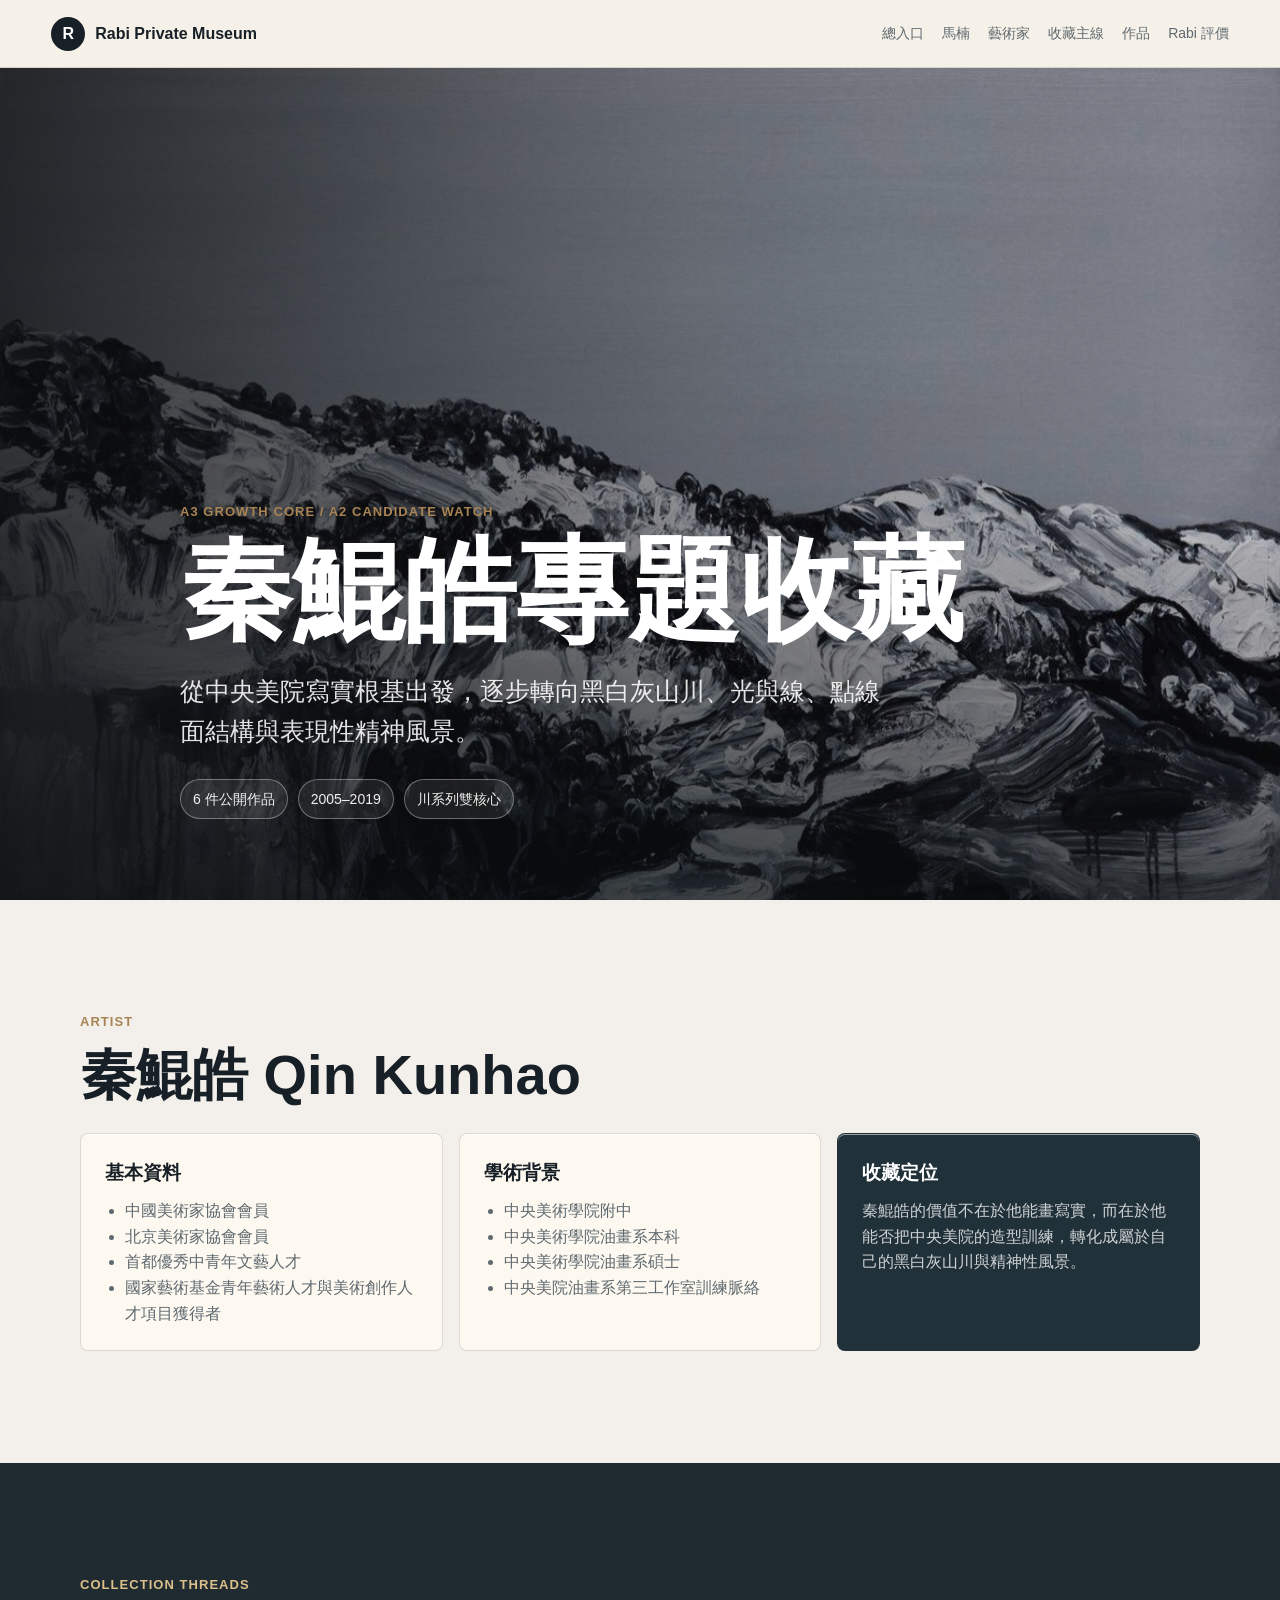
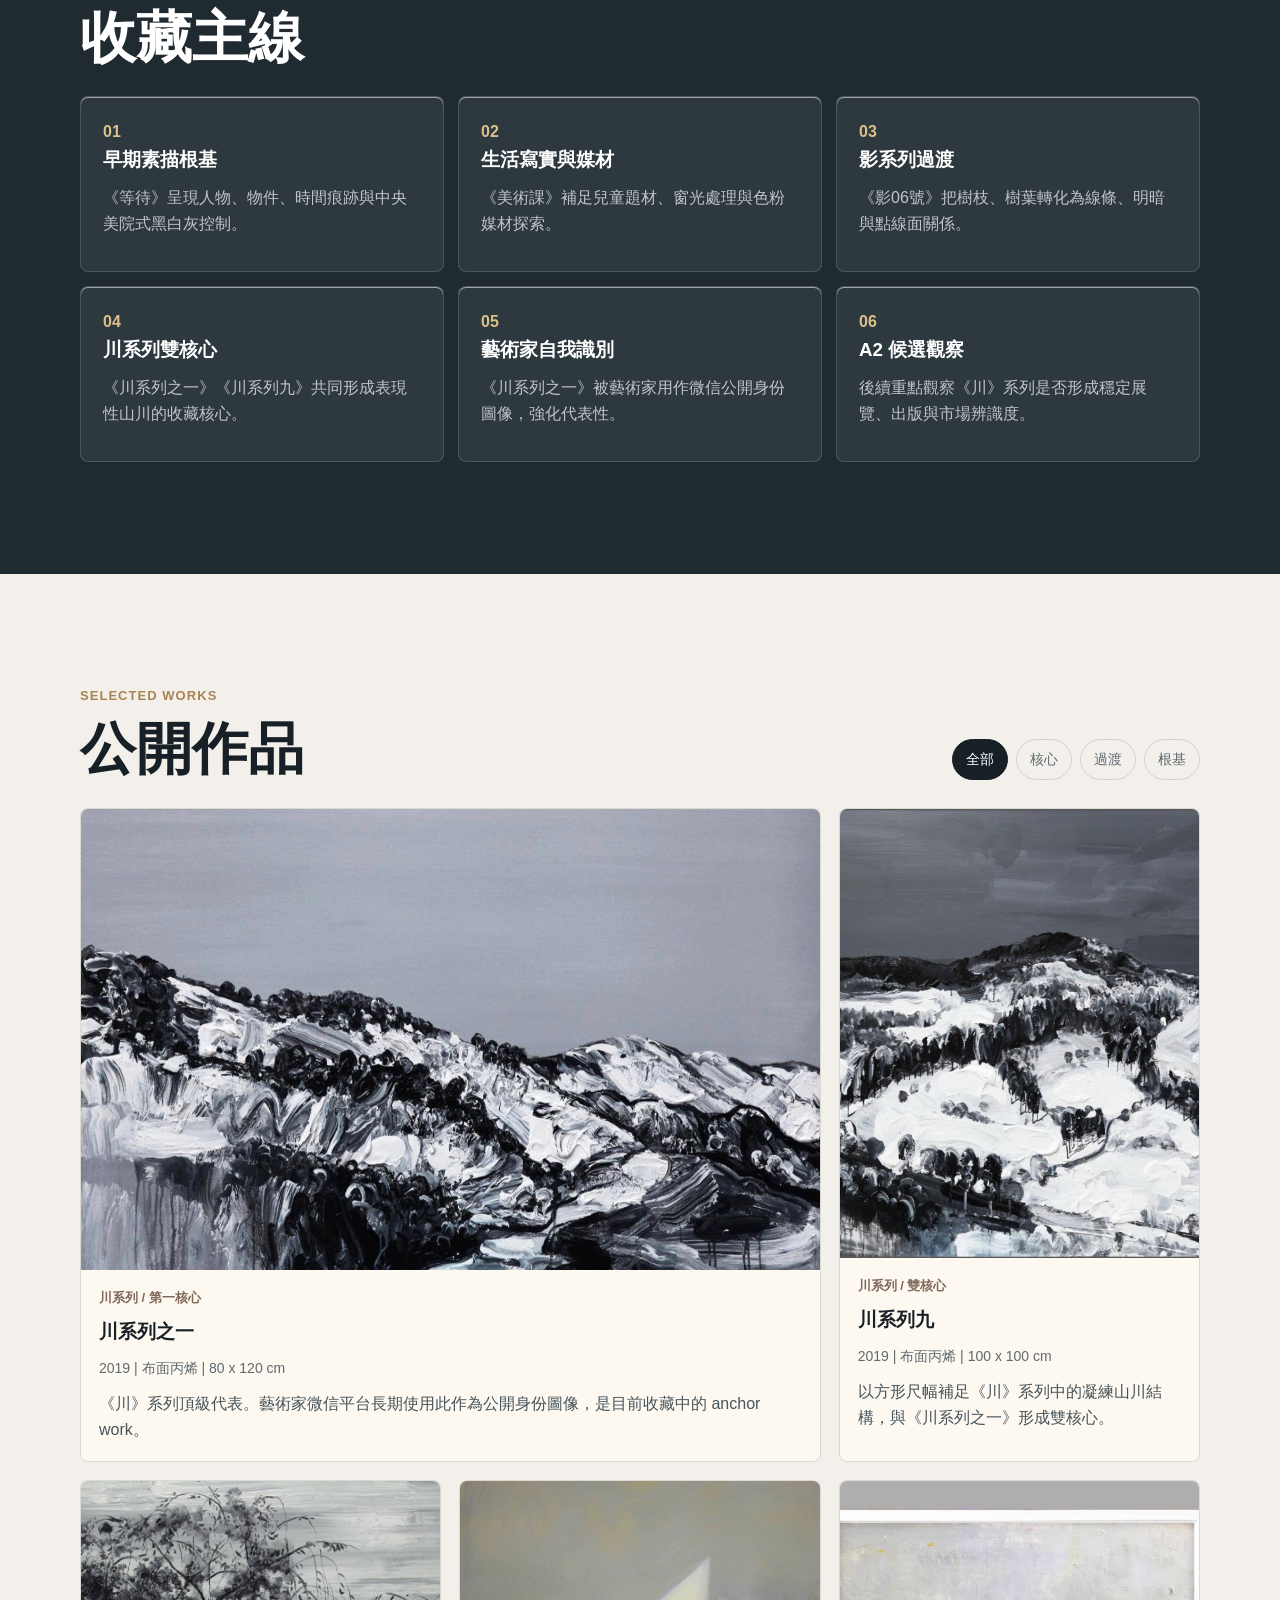
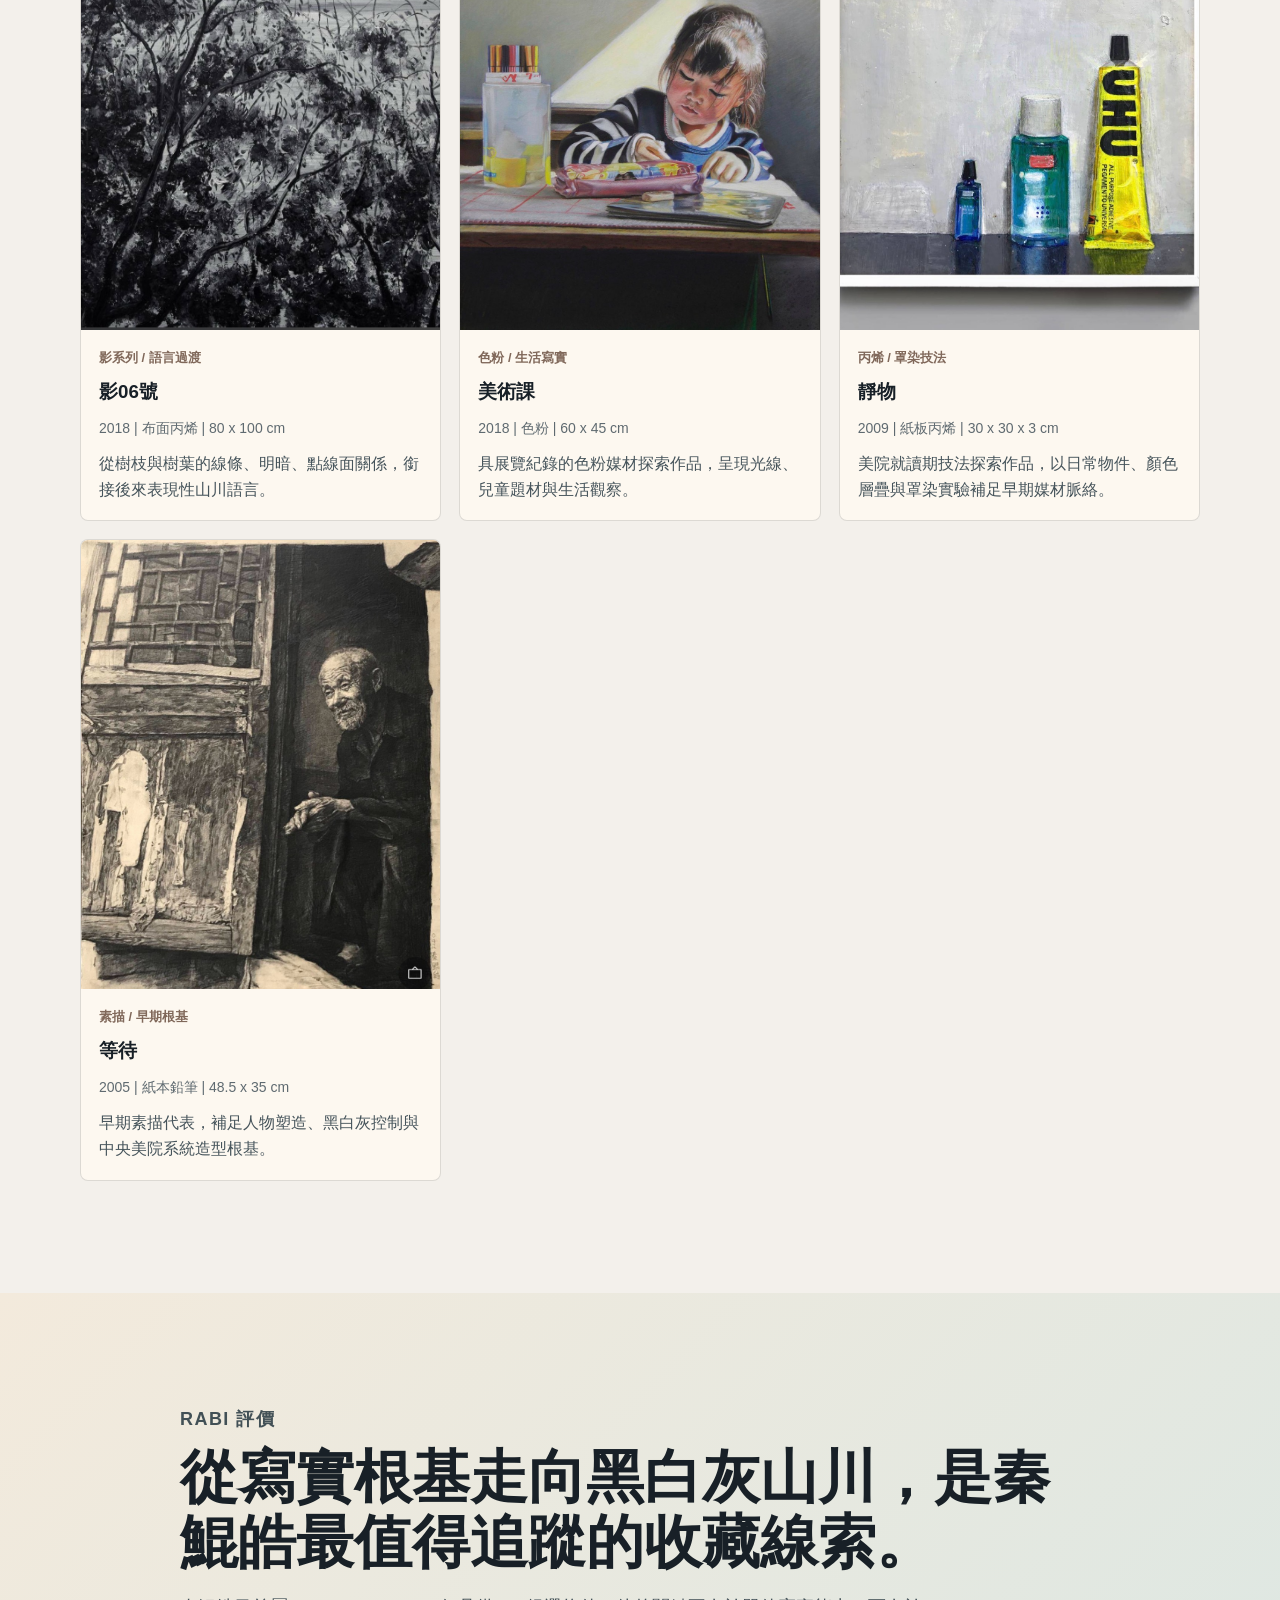
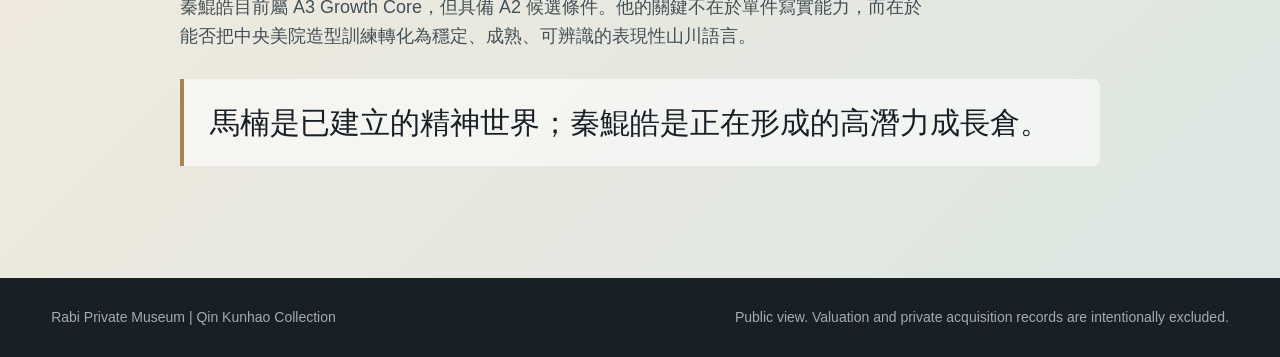
==== qin-kunhao/index.html @ 7e00d137 "Add files via upload" ====
<!doctype html>
<html lang="zh-Hant">
  <head>
    <meta charset="utf-8">
    <meta name="viewport" content="width=device-width, initial-scale=1">
    <title>Rabi Private Museum | 秦鯤皓專題收藏</title>
    <meta name="description" content="Rabi Private Museum 的秦鯤皓公開收藏網站，呈現藝術家背景、收藏主線與精選作品。">
    <link rel="stylesheet" href="../ma-nan-public/styles.css">
  </head>
  <body class="qin-page">
    <header class="site-header">
      <a class="brand" href="../index.html" aria-label="Rabi Private Museum">
        <span class="brand-mark">R</span>
        <span>Rabi Private Museum</span>
      </a>
      <nav class="site-nav" aria-label="主要導覽">
        <a href="../index.html">總入口</a>
        <a href="../ma-nan-public/index.html">馬楠</a>
        <a href="#artist">藝術家</a>
        <a href="#threads">收藏主線</a>
        <a href="#works">作品</a>
        <a href="#statement">Rabi 評價</a>
      </nav>
    </header>

    <main id="top">
      <section class="hero qin-hero" aria-labelledby="hero-title">
        <img class="hero-image" src="assets/chuan-1.jpg" alt="秦鯤皓《川系列之一》">
        <div class="hero-shade"></div>
        <div class="hero-content">
          <p class="kicker">A3 Growth Core / A2 Candidate Watch</p>
          <h1 id="hero-title">秦鯤皓專題收藏</h1>
          <p class="hero-copy">
            從中央美院寫實根基出發，逐步轉向黑白灰山川、光與線、點線面結構與表現性精神風景。
          </p>
          <div class="hero-meta" aria-label="收藏摘要">
            <span>6 件公開作品</span>
            <span>2005–2019</span>
            <span>川系列雙核心</span>
          </div>
        </div>
      </section>

      <section id="artist" class="section artist-section">
        <div class="section-head">
          <p class="kicker">Artist</p>
          <h2>秦鯤皓 Qin Kunhao</h2>
        </div>
        <div class="artist-grid">
          <div class="artist-card">
            <h3>基本資料</h3>
            <ul>
              <li>中國美術家協會會員</li>
              <li>北京美術家協會會員</li>
              <li>首都優秀中青年文藝人才</li>
              <li>國家藝術基金青年藝術人才與美術創作人才項目獲得者</li>
            </ul>
          </div>
          <div class="artist-card">
            <h3>學術背景</h3>
            <ul>
              <li>中央美術學院附中</li>
              <li>中央美術學院油畫系本科</li>
              <li>中央美術學院油畫系碩士</li>
              <li>中央美院油畫系第三工作室訓練脈絡</li>
            </ul>
          </div>
          <div class="artist-card artist-quote">
            <h3>收藏定位</h3>
            <p>
              秦鯤皓的價值不在於他能畫寫實，而在於他能否把中央美院的造型訓練，轉化成屬於自己的黑白灰山川與精神性風景。
            </p>
          </div>
        </div>
      </section>

      <section id="threads" class="section threads-section">
        <div class="section-head">
          <p class="kicker">Collection Threads</p>
          <h2>收藏主線</h2>
        </div>
        <div class="thread-grid">
          <article>
            <span>01</span>
            <h3>早期素描根基</h3>
            <p>《等待》呈現人物、物件、時間痕跡與中央美院式黑白灰控制。</p>
          </article>
          <article>
            <span>02</span>
            <h3>生活寫實與媒材</h3>
            <p>《美術課》補足兒童題材、窗光處理與色粉媒材探索。</p>
          </article>
          <article>
            <span>03</span>
            <h3>影系列過渡</h3>
            <p>《影06號》把樹枝、樹葉轉化為線條、明暗與點線面關係。</p>
          </article>
          <article>
            <span>04</span>
            <h3>川系列雙核心</h3>
            <p>《川系列之一》《川系列九》共同形成表現性山川的收藏核心。</p>
          </article>
          <article>
            <span>05</span>
            <h3>藝術家自我識別</h3>
            <p>《川系列之一》被藝術家用作微信公開身份圖像，強化代表性。</p>
          </article>
          <article>
            <span>06</span>
            <h3>A2 候選觀察</h3>
            <p>後續重點觀察《川》系列是否形成穩定展覽、出版與市場辨識度。</p>
          </article>
        </div>
      </section>

      <section id="works" class="section works-section">
        <div class="section-head works-head">
          <div>
            <p class="kicker">Selected Works</p>
            <h2>公開作品</h2>
          </div>
          <div class="filters" aria-label="作品分類">
            <button class="filter-button active" type="button" data-filter="all">全部</button>
            <button class="filter-button" type="button" data-filter="core">核心</button>
            <button class="filter-button" type="button" data-filter="transition">過渡</button>
            <button class="filter-button" type="button" data-filter="foundation">根基</button>
          </div>
        </div>

        <div class="works-grid">
          <article class="work-card feature" data-category="core">
            <img src="assets/chuan-1.jpg" alt="《川系列之一》">
            <div class="work-body">
              <p class="work-tag">川系列 / 第一核心</p>
              <h3>川系列之一</h3>
              <p class="work-meta">2019 | 布面丙烯 | 80 x 120 cm</p>
              <p>《川》系列頂級代表。藝術家微信平台長期使用此作為公開身份圖像，是目前收藏中的 anchor work。</p>
            </div>
          </article>

          <article class="work-card" data-category="core">
            <img src="assets/chuan-9.jpg" alt="《川系列九》">
            <div class="work-body">
              <p class="work-tag">川系列 / 雙核心</p>
              <h3>川系列九</h3>
              <p class="work-meta">2019 | 布面丙烯 | 100 x 100 cm</p>
              <p>以方形尺幅補足《川》系列中的凝練山川結構，與《川系列之一》形成雙核心。</p>
            </div>
          </article>

          <article class="work-card" data-category="transition">
            <img src="assets/shadow-06.jpg" alt="《影06號》">
            <div class="work-body">
              <p class="work-tag">影系列 / 語言過渡</p>
              <h3>影06號</h3>
              <p class="work-meta">2018 | 布面丙烯 | 80 x 100 cm</p>
              <p>從樹枝與樹葉的線條、明暗、點線面關係，銜接後來表現性山川語言。</p>
            </div>
          </article>

          <article class="work-card" data-category="foundation">
            <img src="assets/art-class.jpg" alt="《美術課》">
            <div class="work-body">
              <p class="work-tag">色粉 / 生活寫實</p>
              <h3>美術課</h3>
              <p class="work-meta">2018 | 色粉 | 60 x 45 cm</p>
              <p>具展覽紀錄的色粉媒材探索作品，呈現光線、兒童題材與生活觀察。</p>
            </div>
          </article>

          <article class="work-card" data-category="foundation">
            <img src="assets/still-life.jpg" alt="《靜物》">
            <div class="work-body">
              <p class="work-tag">丙烯 / 罩染技法</p>
              <h3>靜物</h3>
              <p class="work-meta">2009 | 紙板丙烯 | 30 x 30 x 3 cm</p>
              <p>美院就讀期技法探索作品，以日常物件、顏色層疊與罩染實驗補足早期媒材脈絡。</p>
            </div>
          </article>

          <article class="work-card" data-category="foundation">
            <img src="assets/waiting.jpg" alt="《等待》">
            <div class="work-body">
              <p class="work-tag">素描 / 早期根基</p>
              <h3>等待</h3>
              <p class="work-meta">2005 | 紙本鉛筆 | 48.5 x 35 cm</p>
              <p>早期素描代表，補足人物塑造、黑白灰控制與中央美院系統造型根基。</p>
            </div>
          </article>
        </div>
      </section>

      <section id="statement" class="section statement-section">
        <div class="statement">
          <p class="kicker">Rabi 評價</p>
          <h2>從寫實根基走向黑白灰山川，是秦鯤皓最值得追蹤的收藏線索。</h2>
          <p>
            秦鯤皓目前屬 A3 Growth Core，但具備 A2 候選條件。他的關鍵不在於單件寫實能力，而在於能否把中央美院造型訓練轉化為穩定、成熟、可辨識的表現性山川語言。
          </p>
          <blockquote>馬楠是已建立的精神世界；秦鯤皓是正在形成的高潛力成長倉。</blockquote>
        </div>
      </section>
    </main>

    <footer class="site-footer">
      <p>Rabi Private Museum | Qin Kunhao Collection</p>
      <p>Public view. Valuation and private acquisition records are intentionally excluded.</p>
    </footer>

    <script src="../ma-nan-public/script.js"></script>
  </body>
</html>
---- ma-nan-public/styles.css ----
:root {
  --ink: #182027;
  --muted: #5f6a70;
  --paper: #f6f1e8;
  --panel: #fffaf1;
  --line: rgba(24, 32, 39, 0.14);
  --blue: #1f4e6f;
  --green: #6f8b76;
  --gold: #b78b46;
  --rose: #ad6a61;
  --shadow: 0 18px 50px rgba(24, 32, 39, 0.14);
}

* {
  box-sizing: border-box;
}

html {
  scroll-behavior: smooth;
}

body {
  margin: 0;
  color: var(--ink);
  background: var(--paper);
  font-family: -apple-system, BlinkMacSystemFont, "Segoe UI", "Noto Serif TC", "Noto Sans TC", "PingFang TC", "Microsoft JhengHei", sans-serif;
  line-height: 1.6;
}

img {
  display: block;
  max-width: 100%;
}

a {
  color: inherit;
  text-decoration: none;
}

.site-header {
  position: sticky;
  top: 0;
  z-index: 10;
  display: flex;
  align-items: center;
  justify-content: space-between;
  gap: 24px;
  min-height: 68px;
  padding: 14px clamp(20px, 4vw, 56px);
  background: rgba(246, 241, 232, 0.88);
  border-bottom: 1px solid var(--line);
  backdrop-filter: blur(18px);
}

.brand {
  display: inline-flex;
  align-items: center;
  gap: 10px;
  font-weight: 700;
  letter-spacing: 0;
}

.brand-mark {
  display: grid;
  place-items: center;
  width: 34px;
  height: 34px;
  color: #fff;
  background: var(--ink);
  border-radius: 50%;
}

.site-nav {
  display: flex;
  flex-wrap: wrap;
  justify-content: flex-end;
  gap: 8px 18px;
  color: var(--muted);
  font-size: 14px;
}

.site-nav a:hover {
  color: var(--ink);
}

.hero {
  position: relative;
  min-height: calc(100vh - 68px);
  display: grid;
  align-items: end;
  overflow: hidden;
  background: #17222a;
}

.hero-image {
  position: absolute;
  inset: 0;
  width: 100%;
  height: 100%;
  object-fit: cover;
}

.hero-shade {
  position: absolute;
  inset: 0;
  background:
    linear-gradient(90deg, rgba(11, 19, 25, 0.78), rgba(11, 19, 25, 0.34) 54%, rgba(11, 19, 25, 0.18)),
    linear-gradient(0deg, rgba(11, 19, 25, 0.55), rgba(11, 19, 25, 0.02) 45%);
}

.qin-page {
  --paper: #f3f0eb;
  --panel: #fbf8f2;
  --blue: #2f3b43;
  --green: #6f766f;
  --gold: #a88354;
  --rose: #80685a;
}

.qin-page .hero-shade {
  background:
    linear-gradient(90deg, rgba(10, 12, 14, 0.82), rgba(10, 12, 14, 0.38) 54%, rgba(10, 12, 14, 0.14)),
    linear-gradient(0deg, rgba(10, 12, 14, 0.62), rgba(10, 12, 14, 0.05) 48%);
}

.qin-page .hero-image {
  object-position: center 62%;
}

.hero-content {
  position: relative;
  width: min(920px, calc(100% - 40px));
  margin: 0 auto;
  padding: 0 0 clamp(44px, 9vh, 96px);
  color: #fff;
}

.kicker {
  margin: 0 0 12px;
  color: var(--gold);
  font-size: 13px;
  font-weight: 700;
  letter-spacing: 0.08em;
  text-transform: uppercase;
}

.hero h1 {
  margin: 0;
  font-size: clamp(46px, 9vw, 112px);
  line-height: 1.02;
  font-weight: 800;
  letter-spacing: 0;
}

.hero-copy {
  max-width: 720px;
  margin: 22px 0 0;
  font-size: clamp(18px, 2.2vw, 25px);
  color: rgba(255, 255, 255, 0.88);
}

.hero-meta {
  display: flex;
  flex-wrap: wrap;
  gap: 10px;
  margin-top: 28px;
}

.hero-meta span {
  padding: 8px 12px;
  border: 1px solid rgba(255, 255, 255, 0.34);
  border-radius: 999px;
  background: rgba(255, 255, 255, 0.08);
  color: rgba(255, 255, 255, 0.92);
  font-size: 14px;
}

.section {
  padding: clamp(64px, 9vw, 112px) clamp(20px, 4vw, 56px);
}

.section-head {
  width: min(1120px, 100%);
  margin: 0 auto 28px;
}

.section-head h2 {
  margin: 0;
  font-size: clamp(30px, 5vw, 56px);
  line-height: 1.08;
  letter-spacing: 0;
}

.artist-grid,
.thread-grid,
.works-grid {
  width: min(1120px, 100%);
  margin: 0 auto;
}

.artist-grid {
  display: grid;
  grid-template-columns: repeat(3, 1fr);
  gap: 16px;
}

.artist-card,
.thread-grid article,
.work-card {
  border: 1px solid var(--line);
  border-radius: 8px;
  background: rgba(255, 250, 241, 0.78);
  box-shadow: 0 1px 0 rgba(255, 255, 255, 0.55) inset;
}

.artist-card {
  padding: 24px;
}

.artist-card h3,
.thread-grid h3,
.work-card h3 {
  margin: 0 0 10px;
  letter-spacing: 0;
}

.artist-card ul {
  margin: 0;
  padding-left: 20px;
  color: var(--muted);
}

.artist-card p {
  margin: 0;
  color: var(--muted);
}

.artist-quote {
  background: #21313a;
  color: #fff;
}

.artist-quote p {
  color: rgba(255, 255, 255, 0.78);
}

.threads-section {
  background: #1f2b31;
  color: #fff;
}

.threads-section .section-head .kicker {
  color: #dbc08a;
}

.thread-grid {
  display: grid;
  grid-template-columns: repeat(3, 1fr);
  gap: 14px;
}

.thread-grid article {
  min-height: 176px;
  padding: 22px;
  background: rgba(255, 255, 255, 0.07);
  border-color: rgba(255, 255, 255, 0.14);
}

.thread-grid span {
  color: #dbc08a;
  font-weight: 700;
}

.thread-grid p {
  margin: 0;
  color: rgba(255, 255, 255, 0.7);
}

.works-head {
  display: flex;
  align-items: end;
  justify-content: space-between;
  gap: 24px;
}

.filters {
  display: flex;
  flex-wrap: wrap;
  justify-content: flex-end;
  gap: 8px;
}

.filter-button {
  min-height: 38px;
  padding: 8px 13px;
  color: var(--muted);
  background: transparent;
  border: 1px solid var(--line);
  border-radius: 999px;
  cursor: pointer;
  font: inherit;
  font-size: 14px;
}

.filter-button.active,
.filter-button:hover {
  color: #fff;
  background: var(--ink);
  border-color: var(--ink);
}

.works-grid {
  display: grid;
  grid-template-columns: repeat(3, 1fr);
  gap: 18px;
}

.work-card {
  overflow: hidden;
  transition: transform 180ms ease, box-shadow 180ms ease, opacity 180ms ease;
}

.work-card:hover {
  transform: translateY(-3px);
  box-shadow: var(--shadow);
}

.work-card.hidden {
  display: none;
}

.work-card img {
  width: 100%;
  aspect-ratio: 4 / 5;
  object-fit: cover;
  background: #dde3e0;
}

.work-card.feature {
  grid-column: span 2;
}

.work-card.feature img {
  aspect-ratio: 8 / 5;
}

.work-body {
  padding: 18px;
}

.work-tag {
  margin: 0 0 8px;
  color: var(--rose);
  font-size: 13px;
  font-weight: 700;
}

.work-meta {
  margin: 0 0 12px;
  color: var(--muted);
  font-size: 14px;
}

.work-body p:last-child {
  margin: 0;
  color: #46545b;
}

.statement-section {
  background: linear-gradient(135deg, #f3eadc, #dce7e3);
}

.statement {
  width: min(920px, 100%);
  margin: 0 auto;
}

.statement h2 {
  margin: 0 0 18px;
  font-size: clamp(30px, 5vw, 58px);
  line-height: 1.12;
  letter-spacing: 0;
}

.statement p {
  max-width: 760px;
  color: #425056;
  font-size: 18px;
}

.statement blockquote {
  margin: 28px 0 0;
  padding: 22px 26px;
  border-left: 4px solid var(--gold);
  background: rgba(255, 255, 255, 0.58);
  border-radius: 0 8px 8px 0;
  font-size: clamp(20px, 3vw, 30px);
  line-height: 1.45;
}

.site-footer {
  display: flex;
  justify-content: space-between;
  gap: 20px;
  padding: 28px clamp(20px, 4vw, 56px);
  color: rgba(255, 255, 255, 0.62);
  background: #182027;
  font-size: 14px;
}

.site-footer p {
  margin: 0;
}

.home-page {
  background: #eee8df;
}

.home-hero {
  display: grid;
  grid-template-columns: minmax(0, 1.1fr) minmax(320px, 0.9fr);
  align-items: center;
  min-height: calc(100vh - 68px);
  gap: clamp(28px, 5vw, 64px);
  padding: clamp(28px, 5vw, 72px);
  background: #1b2327;
  color: #fff;
}

.home-hero-media {
  display: grid;
  grid-template-columns: 1fr 1fr;
  gap: 14px;
  min-height: 560px;
}

.home-hero-media img {
  width: 100%;
  height: 100%;
  object-fit: cover;
  border-radius: 8px;
  box-shadow: 0 18px 60px rgba(0, 0, 0, 0.32);
}

.home-hero-media img:first-child {
  margin-top: 44px;
}

.home-hero-media img:last-child {
  margin-bottom: 44px;
}

.home-hero-content h1 {
  margin: 0;
  font-size: clamp(44px, 7vw, 92px);
  line-height: 1.04;
  letter-spacing: 0;
}

.home-hero-content p:last-child {
  max-width: 660px;
  margin: 22px 0 0;
  color: rgba(255, 255, 255, 0.82);
  font-size: clamp(18px, 2.2vw, 24px);
}

.directory-grid {
  width: min(1120px, 100%);
  margin: 0 auto;
  display: grid;
  grid-template-columns: 1fr 1fr;
  gap: 18px;
}

.directory-card {
  overflow: hidden;
  display: grid;
  grid-template-columns: minmax(180px, 0.62fr) 1fr;
  min-height: 300px;
  border: 1px solid var(--line);
  border-radius: 8px;
  background: rgba(255, 250, 241, 0.82);
  transition: transform 180ms ease, box-shadow 180ms ease;
}

.directory-card:hover {
  transform: translateY(-3px);
  box-shadow: var(--shadow);
}

.directory-card img {
  width: 100%;
  height: 100%;
  object-fit: cover;
}

.directory-card div {
  align-self: center;
  padding: 26px;
}

.directory-card h3 {
  margin: 0 0 12px;
  font-size: clamp(26px, 3vw, 38px);
  line-height: 1.1;
  letter-spacing: 0;
}

.directory-card p:last-child {
  margin: 0;
  color: #46545b;
}

@media (max-width: 900px) {
  .site-header,
  .works-head,
  .site-footer {
    align-items: flex-start;
    flex-direction: column;
  }

  .site-nav,
  .filters {
    justify-content: flex-start;
  }

  .artist-grid,
  .thread-grid,
  .works-grid {
    grid-template-columns: 1fr 1fr;
  }

  .work-card.feature {
    grid-column: span 2;
  }

  .home-hero,
  .directory-grid {
    grid-template-columns: 1fr;
  }

  .home-hero-media {
    min-height: 420px;
  }
}

@media (max-width: 620px) {
  .site-header {
    position: relative;
  }

  .hero {
    min-height: 740px;
  }

  .hero-image {
    object-position: center;
  }

  .artist-grid,
  .thread-grid,
  .works-grid {
    grid-template-columns: 1fr;
  }

  .work-card.feature {
    grid-column: auto;
  }

  .work-card.feature img,
  .work-card img {
    aspect-ratio: 4 / 5;
  }

  .home-hero {
    min-height: auto;
    padding: 28px 20px 44px;
  }

  .home-hero-media {
    grid-template-columns: 1fr;
    min-height: auto;
  }

  .home-hero-media img {
    height: auto;
    aspect-ratio: 4 / 5;
  }

  .home-hero-media img:first-child,
  .home-hero-media img:last-child {
    margin: 0;
  }

  .directory-card {
    grid-template-columns: 1fr;
  }

  .directory-card img {
    aspect-ratio: 4 / 3;
  }
}
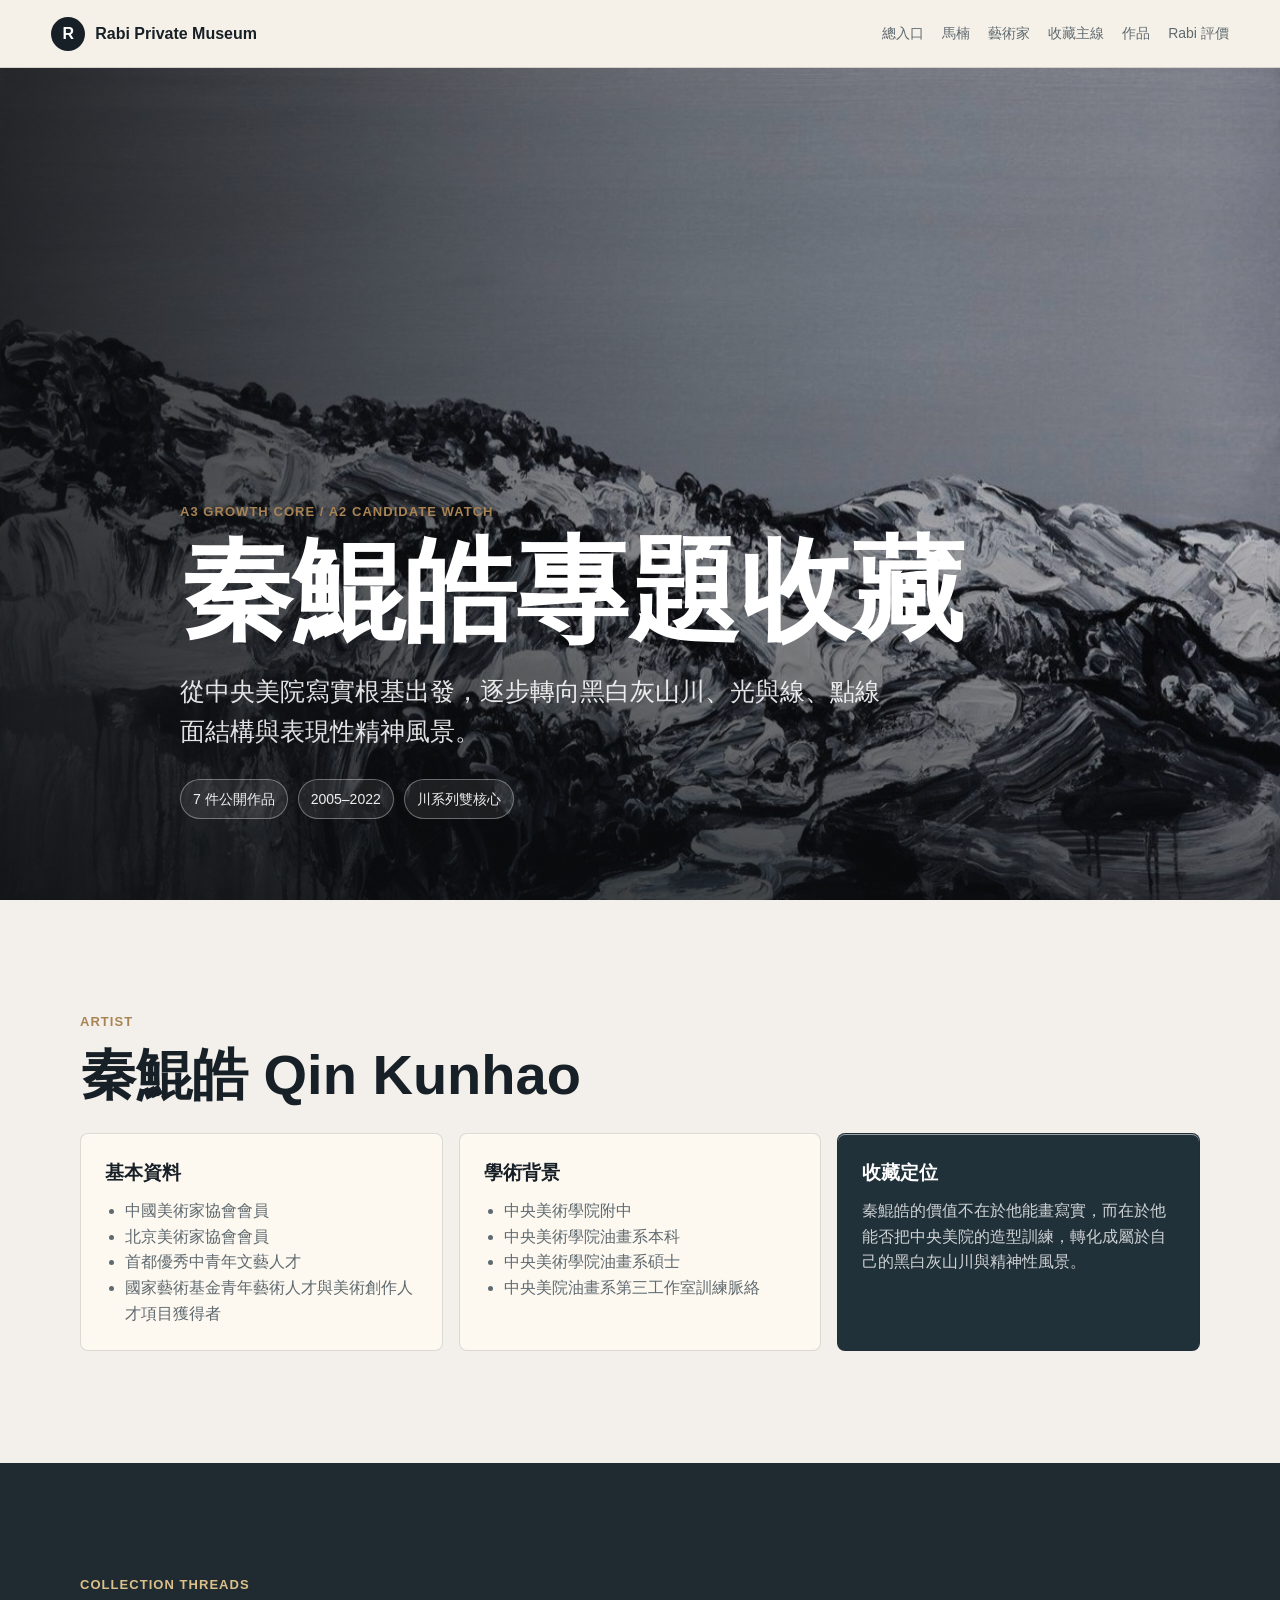
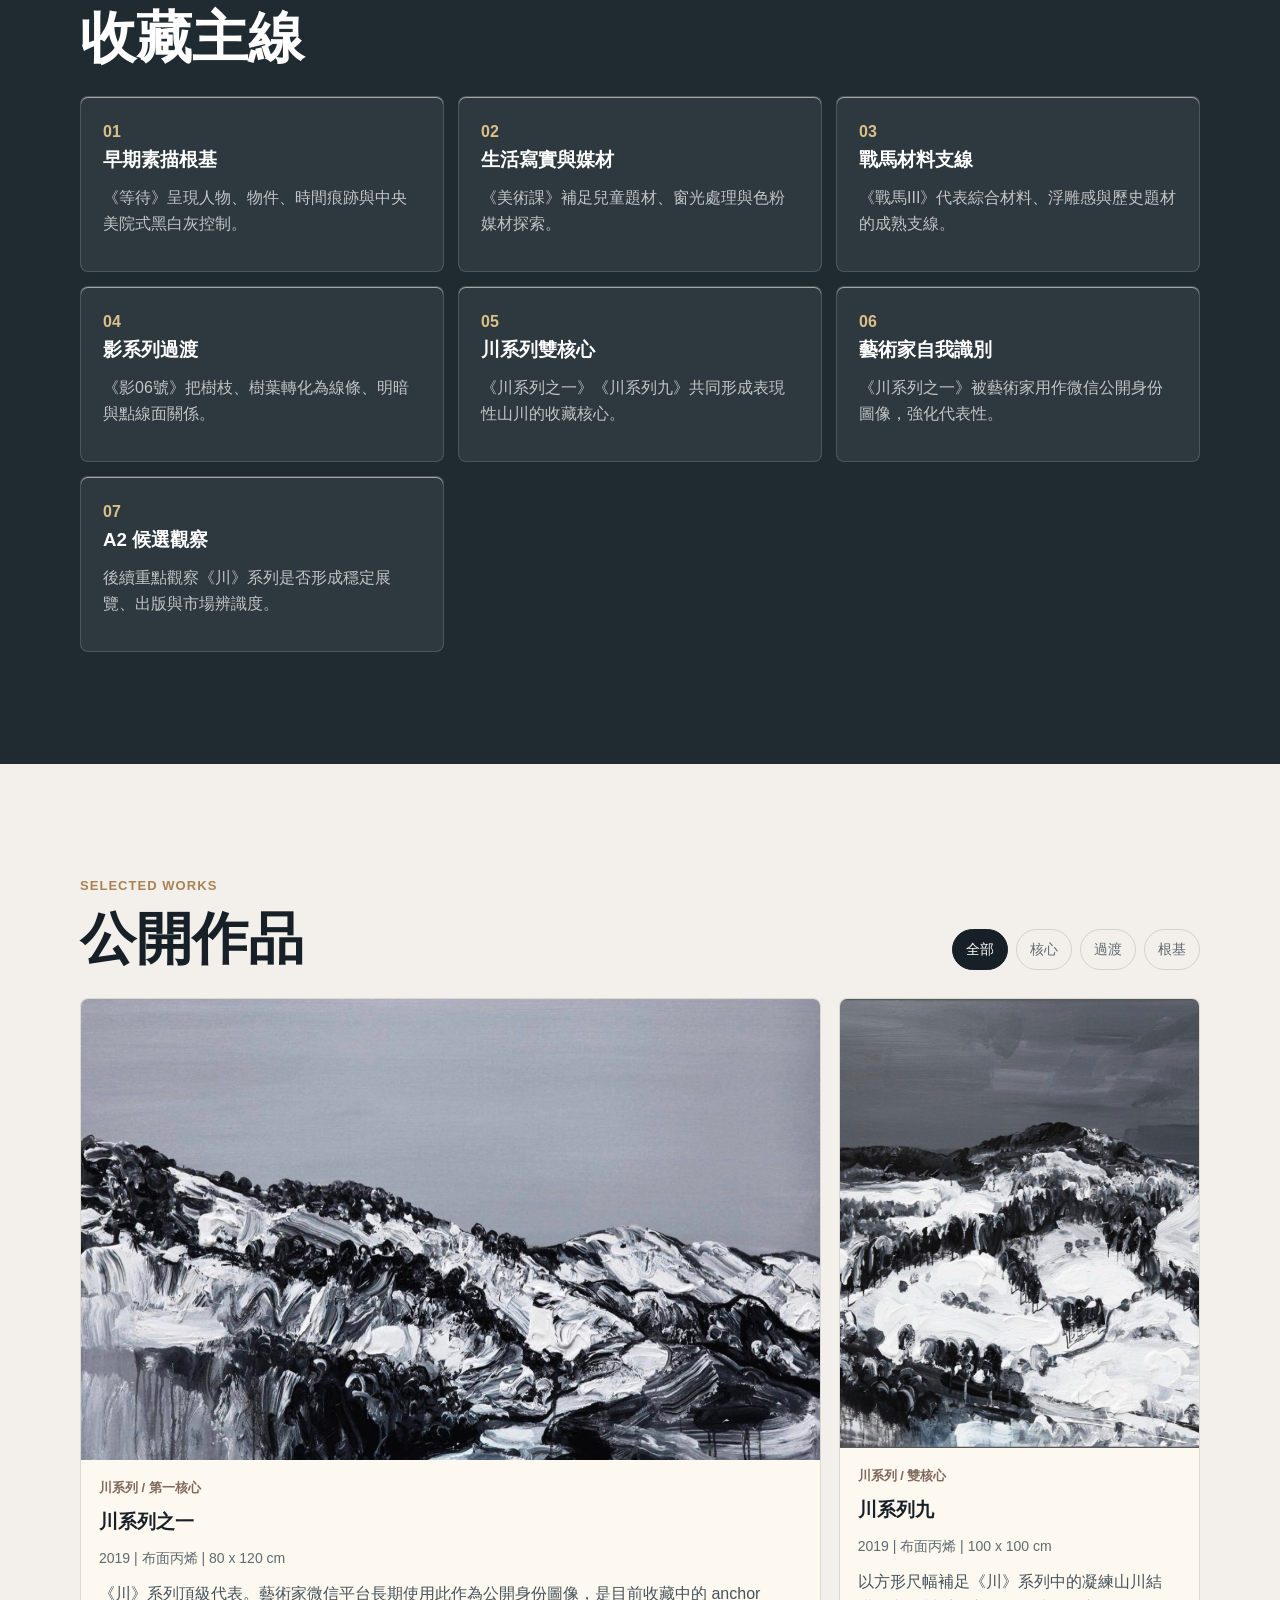
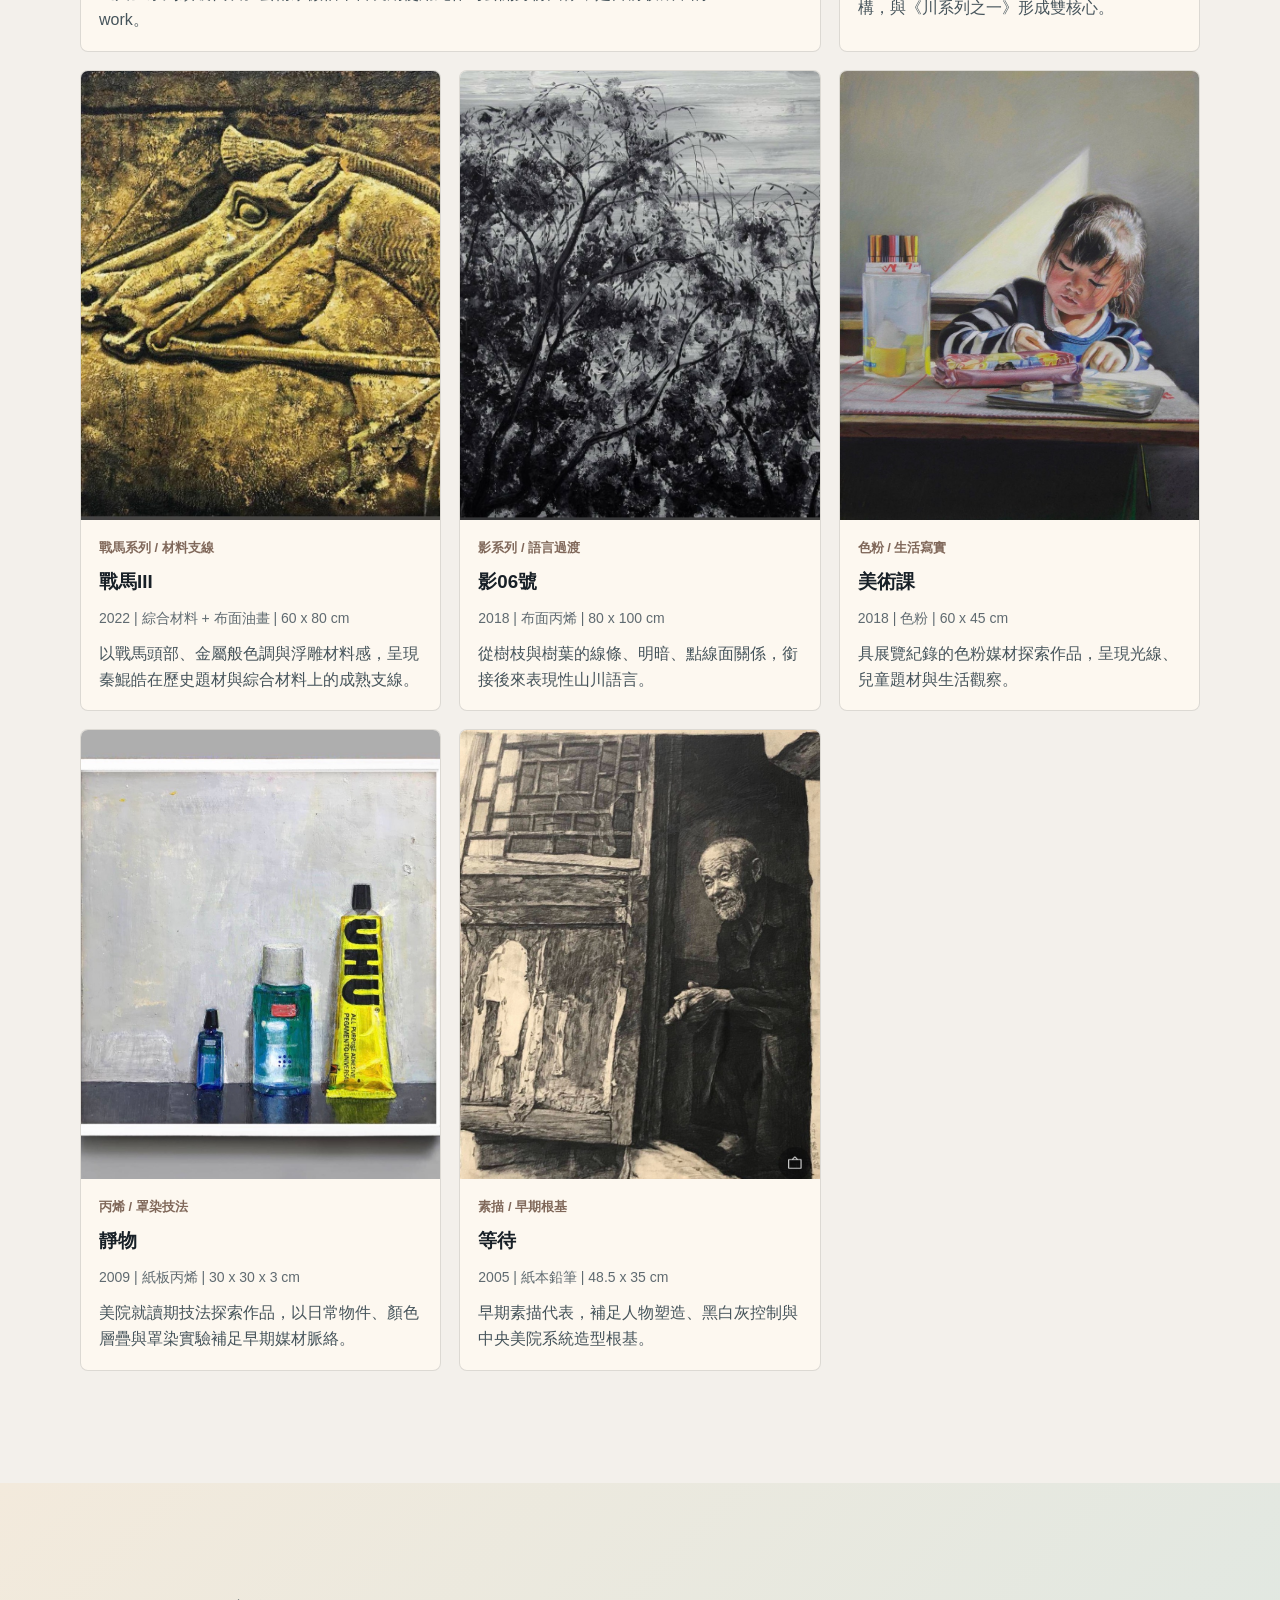
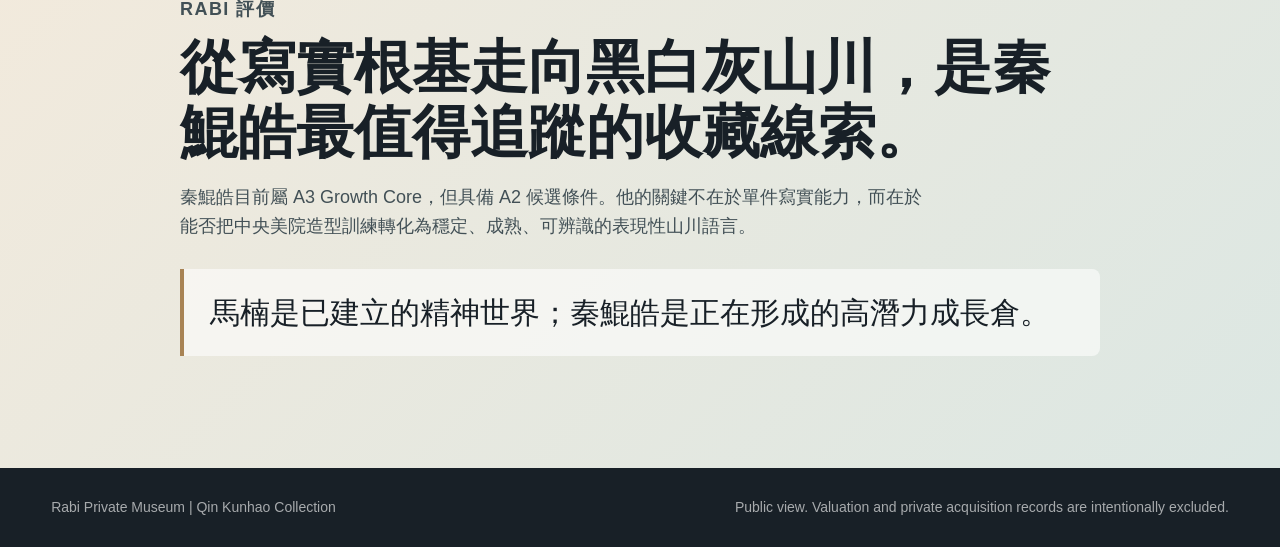
==== commit 472143f5: "update Qinn Kunhao warhouse 3" ====
--- a/qin-kunhao/index.html
+++ b/qin-kunhao/index.html
@@ -34,8 +34,8 @@
             從中央美院寫實根基出發，逐步轉向黑白灰山川、光與線、點線面結構與表現性精神風景。
           </p>
           <div class="hero-meta" aria-label="收藏摘要">
-            <span>6 件公開作品</span>
-            <span>2005–2019</span>
+            <span>7 件公開作品</span>
+            <span>2005–2022</span>
             <span>川系列雙核心</span>
           </div>
         </div>
@@ -92,21 +92,26 @@
           </article>
           <article>
             <span>03</span>
+            <h3>戰馬材料支線</h3>
+            <p>《戰馬III》代表綜合材料、浮雕感與歷史題材的成熟支線。</p>
+          </article>
+          <article>
+            <span>04</span>
             <h3>影系列過渡</h3>
             <p>《影06號》把樹枝、樹葉轉化為線條、明暗與點線面關係。</p>
           </article>
           <article>
-            <span>04</span>
+            <span>05</span>
             <h3>川系列雙核心</h3>
             <p>《川系列之一》《川系列九》共同形成表現性山川的收藏核心。</p>
           </article>
           <article>
-            <span>05</span>
+            <span>06</span>
             <h3>藝術家自我識別</h3>
             <p>《川系列之一》被藝術家用作微信公開身份圖像，強化代表性。</p>
           </article>
           <article>
-            <span>06</span>
+            <span>07</span>
             <h3>A2 候選觀察</h3>
             <p>後續重點觀察《川》系列是否形成穩定展覽、出版與市場辨識度。</p>
           </article>
@@ -145,6 +150,16 @@
               <h3>川系列九</h3>
               <p class="work-meta">2019 | 布面丙烯 | 100 x 100 cm</p>
               <p>以方形尺幅補足《川》系列中的凝練山川結構，與《川系列之一》形成雙核心。</p>
+            </div>
+          </article>
+
+          <article class="work-card" data-category="transition">
+            <img src="assets/warhorse-3.jpg" alt="《戰馬III》">
+            <div class="work-body">
+              <p class="work-tag">戰馬系列 / 材料支線</p>
+              <h3>戰馬III</h3>
+              <p class="work-meta">2022 | 綜合材料 + 布面油畫 | 60 x 80 cm</p>
+              <p>以戰馬頭部、金屬般色調與浮雕材料感，呈現秦鯤皓在歷史題材與綜合材料上的成熟支線。</p>
             </div>
           </article>
 
